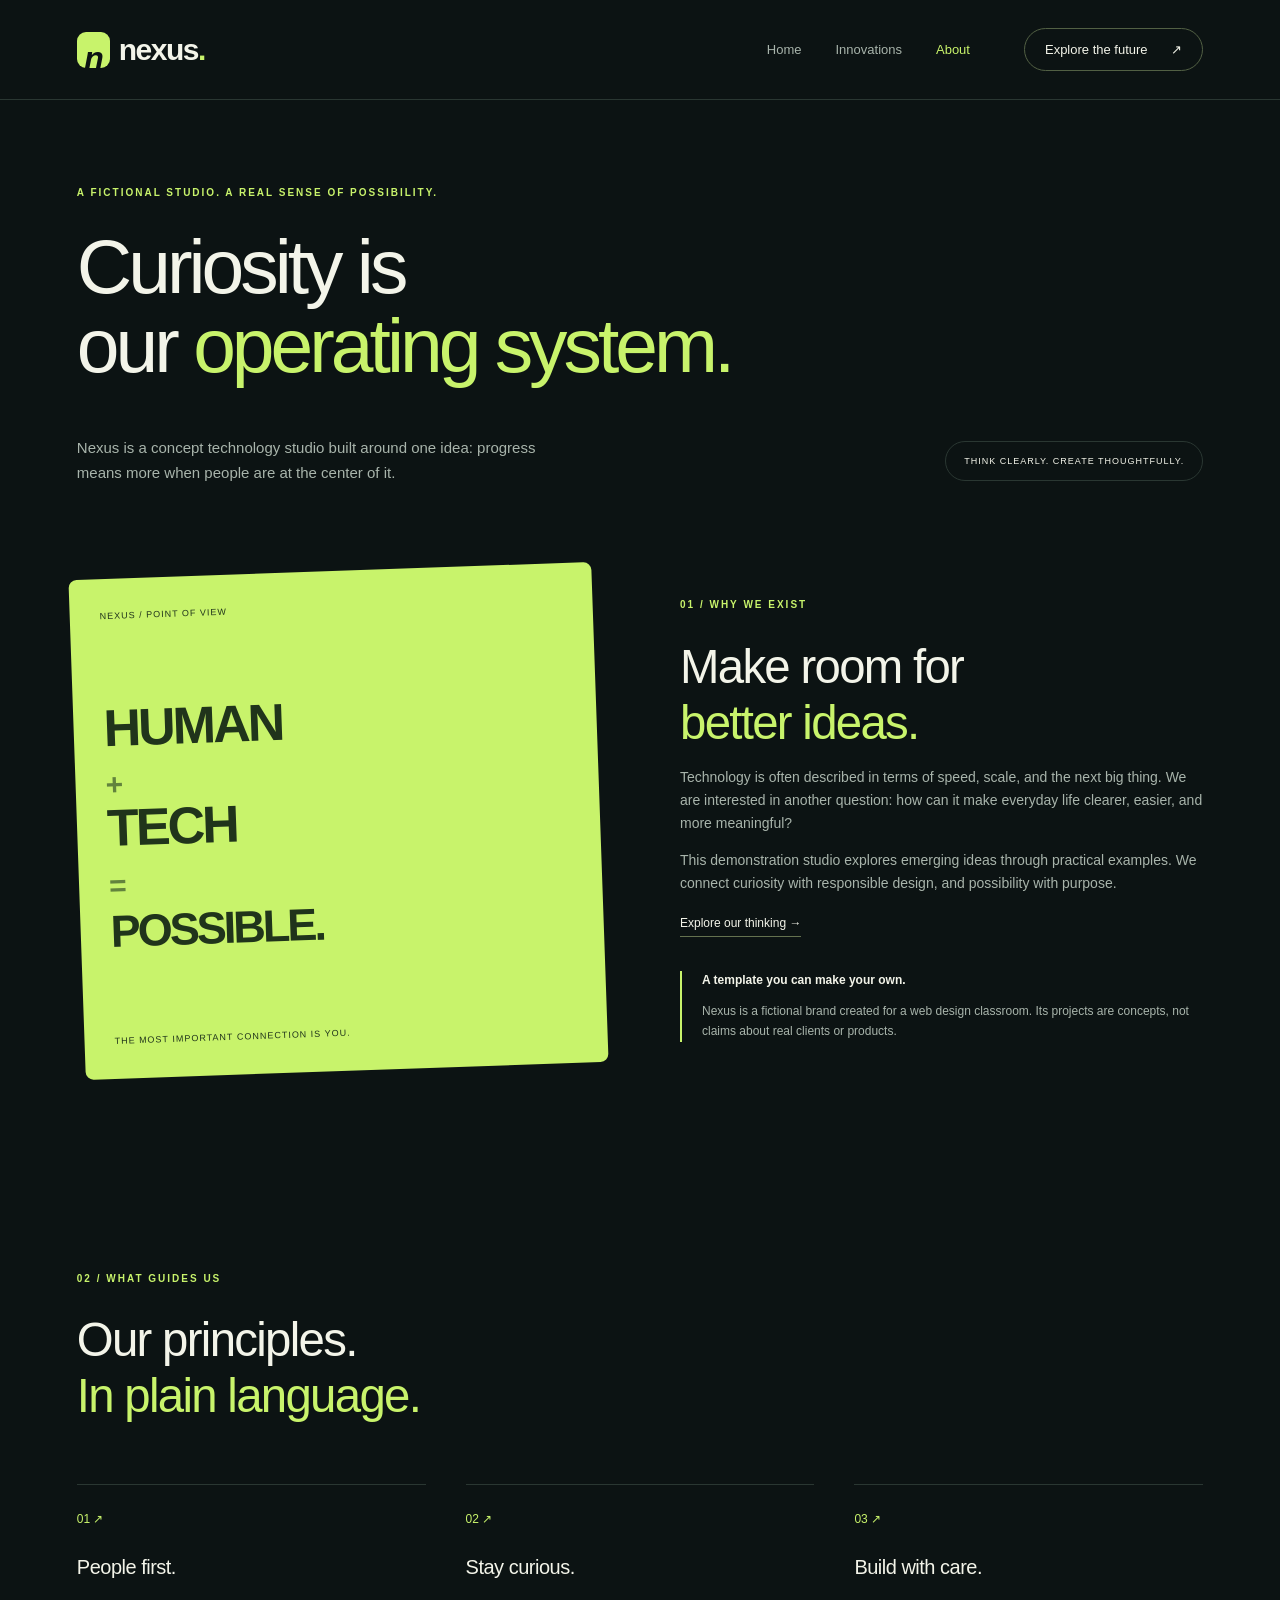
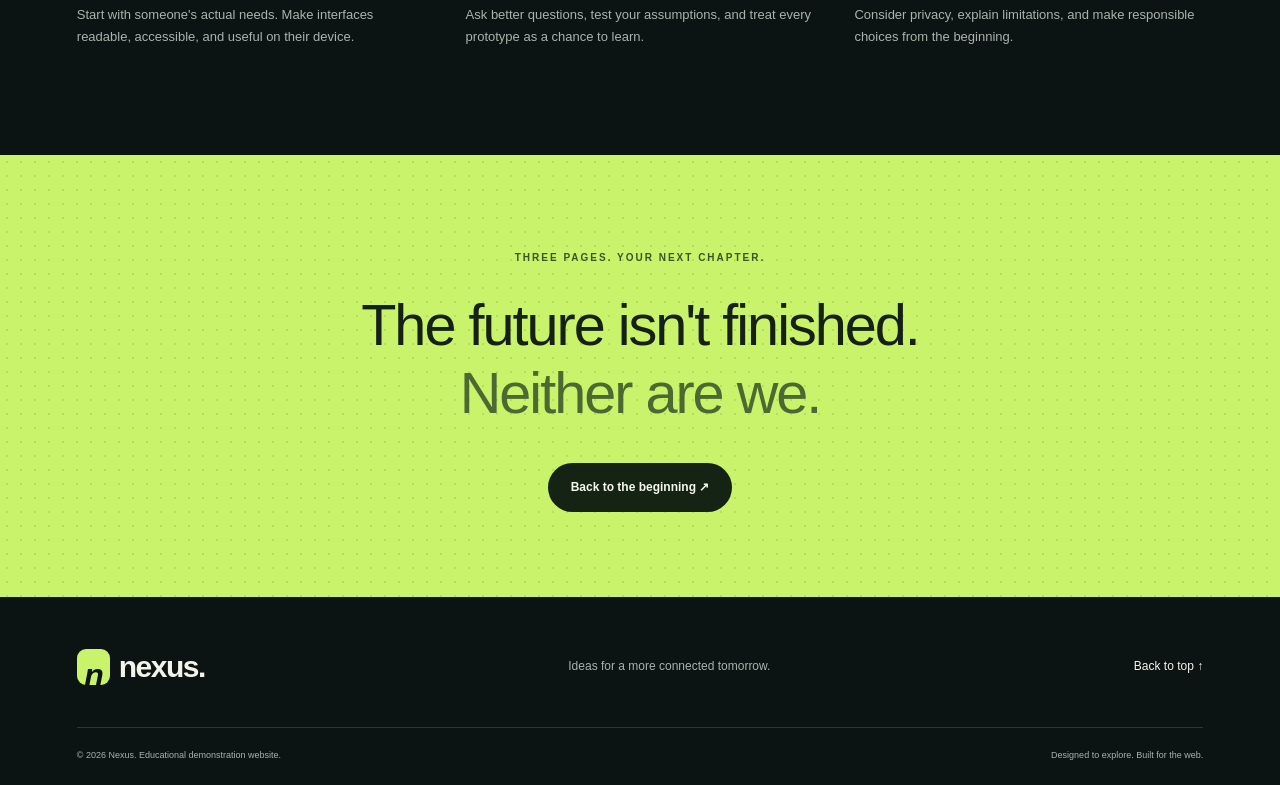
==== about.html @ 4e5c940a "Add files via upload" ====
<!doctype html><html lang="en" id="top"><head><meta charset="utf-8"><meta name="viewport" content="width=device-width,initial-scale=1"><meta name="description" content="Nexus is a fictional technology studio exploring thoughtful digital experiences, connected systems, and emerging technology."><meta name="theme-color" content="#0c1313"><title>About · Nexus</title><link rel="icon" href="assets/favicon.svg" type="image/svg+xml"><link rel="stylesheet" href="assets/style.css"></head><body><a class="skip" href="#main">Skip to content</a><header><a class="logo" href="index.html"><span class="mark">n</span> nexus<span class="dot">.</span></a><button class="menu" aria-expanded="false" aria-controls="navigation">Menu <span>☰</span></button><nav id="navigation" aria-label="Main navigation"><a href="index.html" >Home</a><a href="innovations.html" >Innovations</a><a href="about.html" aria-current="page">About</a><a class="nav-cta" href="innovations.html">Explore the future <span>↗</span></a></nav></header><main id="main"><section class="page-hero"><p class="eyebrow">A FICTIONAL STUDIO. A REAL SENSE OF POSSIBILITY.</p><h1>Curiosity is<br>our <em>operating system.</em></h1><div class="page-intro"><p>Nexus is a concept technology studio built around one idea: progress means more when people are at the center of it.</p><span class="pill">THINK CLEARLY. CREATE THOUGHTFULLY.</span></div></section><section class="about-story section"><div class="poster" role="img" aria-label="Typographic illustration: human plus technology equals possibility"><span>NEXUS / POINT OF VIEW</span><div>HUMAN<br><em>+</em><br>TECH<br><em>=</em><br><b>POSSIBLE.</b></div><small>THE MOST IMPORTANT CONNECTION IS YOU.</small></div><div><p class="eyebrow">01 / WHY WE EXIST</p><h2>Make room for<br><em>better ideas.</em></h2><p>Technology is often described in terms of speed, scale, and the next big thing. We are interested in another question: how can it make everyday life clearer, easier, and more meaningful?</p><p>This demonstration studio explores emerging ideas through practical examples. We connect curiosity with responsible design, and possibility with purpose.</p><a class="text-link" href="innovations.html">Explore our thinking →</a><div class="educational-note"><b>A template you can make your own.</b><p>Nexus is a fictional brand created for a web design classroom. Its projects are concepts, not claims about real clients or products.</p></div></div></section><section class="section"><div class="section-head"><div><p class="eyebrow">02 / WHAT GUIDES US</p><h2>Our principles.<br><em>In plain language.</em></h2></div></div><div class="principles"><article><span>01 ↗</span><h3>People first.</h3><p>Start with someone's actual needs. Make interfaces readable, accessible, and useful on their device.</p></article><article><span>02 ↗</span><h3>Stay curious.</h3><p>Ask better questions, test your assumptions, and treat every prototype as a chance to learn.</p></article><article><span>03 ↗</span><h3>Build with care.</h3><p>Consider privacy, explain limitations, and make responsible choices from the beginning.</p></article></div></section><section class="statement"><p class="eyebrow">THREE PAGES. YOUR NEXT CHAPTER.</p><h2>The future isn't finished.<br><em>Neither are we.</em></h2><a class="button light" href="index.html">Back to the beginning ↗</a></section></main><footer><div class="footer-top"><a class="logo" href="index.html"><span class="mark">n</span> nexus.</a><p>Ideas for a more connected tomorrow.</p><a href="#top">Back to top ↑</a></div><div class="footer-bottom"><span>© <span id="year">2026</span> Nexus. Educational demonstration website.</span><span>Designed to explore. Built for the web.</span></div></footer><script src="assets/main.js"></script></body></html>
---- assets/style.css ----
:root{--bg:#0c1313;--panel:#141e1d;--line:#2a3732;--lime:#c8f36b;--text:#f3f4e9;--muted:#a8b4ab}*{box-sizing:border-box}html{scroll-behavior:smooth;scroll-padding-top:105px}body{margin:0;background:var(--bg);color:var(--text);font:16px/1.65 Arial,Helvetica,sans-serif}a{color:inherit;text-decoration:none}button{font:inherit}header{max-width:1440px;margin:auto;height:100px;padding:0 6%;display:flex;align-items:center;justify-content:space-between;border-bottom:1px solid var(--line)}.logo{font-size:30px;font-weight:800;letter-spacing:-1.5px;display:inline-flex;align-items:center;gap:9px}.mark{display:grid;place-items:center;background:var(--lime);color:var(--bg);border-radius:9px;width:33px;height:36px;font-style:italic;font-size:32px}.dot{color:var(--lime);margin-left:-9px}nav{display:flex;align-items:center;gap:34px;font-size:13px}nav a:not(.nav-cta){color:var(--muted)}nav a[aria-current=page],nav a:hover{color:var(--lime)}.nav-cta{border:1px solid #526044;border-radius:30px;padding:10px 20px;margin-left:20px}.nav-cta span{margin-left:20px}.menu{display:none}main{overflow:hidden}.hero{max-width:1440px;margin:auto;min-height:690px;display:grid;grid-template-columns:1fr 1fr;align-items:center;padding:65px 6% 55px}.eyebrow{font-size:10px;letter-spacing:2px;font-weight:700;color:var(--lime);margin-bottom:25px}.live{display:inline-block;width:6px;height:6px;background:var(--lime);border-radius:50%;box-shadow:0 0 12px #c8f388;margin-right:8px;vertical-align:middle}h1{font-size:clamp(52px,6.2vw,90px);line-height:1.04;letter-spacing:-4px;margin:20px 0 25px;font-weight:500}em{font-style:normal;color:var(--lime)}.intro{color:var(--muted);max-width:380px;font-size:15px;line-height:1.8}.actions{display:flex;align-items:center;gap:28px;margin:32px 0}.button{display:inline-flex;justify-content:space-between;align-items:center;gap:35px;background:var(--lime);color:#142013;padding:15px 23px;border-radius:30px;font-size:12px;font-weight:700;transition:transform .2s,background .2s}.button:hover{transform:translateY(-3px);background:#defba0}.text-link{font-size:12px;border-bottom:1px solid #64724f;padding-bottom:6px}.hero-note{display:flex;align-items:center;gap:13px;margin-top:40px;font-size:11px;color:var(--muted);line-height:1.5}.mini-icon{font-size:29px;color:var(--lime)}.hero-note p{margin:0}.hero-note b{font-weight:400;color:var(--text)}.orbital{position:relative;aspect-ratio:1;isolation:isolate;background:radial-gradient(ellipse at center,#56723b33,transparent 65%);width:100%;max-width:600px}.orbital:before{content:'';position:absolute;inset:4%;background-image:linear-gradient(#95b06d10 1px,transparent 1px),linear-gradient(90deg,#95b06d10 1px,transparent 1px);background-size:45px 45px;mask-image:radial-gradient(circle,#000,transparent 70%)}.orbit{position:absolute;inset:17%;border:1px solid #b6e57b;border-radius:50%;transform:rotate(-28deg) scaleX(.52);box-shadow:0 0 25px #a3d86718,inset 0 0 30px #a3d86715}.o1{transform:rotate(-32deg) scaleX(.52) scaleY(1.3)}.o2{transform:rotate(35deg) scaleX(.52) scaleY(1.3);border-color:#72945c}.o3{transform:rotate(90deg) scaleX(.52) scaleY(1.3);border-color:#d7f59a}.core{position:absolute;inset:36%;display:grid;place-items:center;border-radius:50%;background:radial-gradient(circle at 30% 25%,#efffca,#afdc65 20%,#63873c 50%,#12291b 80%);box-shadow:0 0 70px #afea5d44,inset -10px -15px 25px #06150c;color:#1b3419;font-size:55px;font-weight:800}.core span{opacity:.5}.sat{position:absolute;left:22%;top:21%;height:12px;width:12px;background:var(--lime);border-radius:50%;box-shadow:0 0 20px #b4e661}.s2{left:79%;top:65%;width:7px;height:7px}.art-label{position:absolute;bottom:3%;left:5%;font-size:9px;letter-spacing:1px}.art-label small{color:var(--muted);font-size:8px}.art-coordinate{position:absolute;right:0;top:12%;font-size:8px;color:var(--muted);letter-spacing:1px}.ticker{display:flex;align-items:center;justify-content:center;gap:35px;border-top:1px solid var(--line);border-bottom:1px solid var(--line);padding:25px 4%;font-size:10px;letter-spacing:1.5px;flex-wrap:wrap}.ticker b{color:var(--lime);font-size:20px}.section{max-width:1440px;margin:auto;padding:95px 6%}.section-head{display:flex;justify-content:space-between;align-items:flex-end;margin-bottom:45px;gap:30px}.section-head>p{max-width:330px;font-size:13px;color:var(--muted)}h2{font-size:clamp(30px,3.7vw,49px);line-height:1.18;letter-spacing:-1.7px;font-weight:500;margin:15px 0}h3{font-size:20px;letter-spacing:-.5px;font-weight:500}.feature-grid{display:grid;grid-template-columns:repeat(3,1fr);gap:20px}.feature{background:linear-gradient(145deg,#1c2822,#121b19);border:1px solid var(--line);border-radius:12px;padding:25px;transition:transform .2s,border-color .2s}.feature:hover{transform:translateY(-5px);border-color:#92b657}.number{font-size:9px;letter-spacing:1.5px;color:var(--muted)}.feature h3{display:flex;justify-content:space-between;margin-bottom:10px}.feature h3 span{color:var(--lime)}.feature p{font-size:12px;color:var(--muted);margin:0;max-width:260px}.feature-art{height:160px;position:relative;display:flex;align-items:center;justify-content:center}.nodes{gap:10px}.nodes i{width:27px;height:27px;border:1px solid #d2ef9b;transform:rotate(45deg);background:#c8f36b16;box-shadow:0 0 20px #c8f36b11}.nodes i:nth-child(even){margin-top:45px;background:#c8f36b55}.waves i{position:absolute;border:1px solid #c8f36b;border-radius:50%;width:100px;height:55px;transform:rotate(-25deg)}.waves i:nth-child(2){width:140px;height:80px;opacity:.5}.waves i:nth-child(3){width:180px;height:105px;opacity:.2}.tiles i{width:65px;height:75px;border:1px solid #a2c56d;border-radius:7px;transform:rotate(-15deg);background:#5a76303b;position:absolute}.tiles i:nth-child(2){transform:translateX(24px) rotate(0)}.tiles i:nth-child(3){transform:translateX(47px) rotate(15deg)}.statement{background:var(--lime);color:#162116;text-align:center;padding:85px 6%;background-image:radial-gradient(#273e1920 1px,transparent 1px);background-size:14px 14px}.statement .eyebrow{color:#3b5527}.statement h2{font-size:clamp(35px,4.5vw,60px);letter-spacing:-2px;margin:25px 0 35px}.statement em{color:#4b6a32}.light{background:#152315;color:#f4f8ea}.light:hover{background:#2e4425}footer{max-width:1440px;margin:auto;padding:45px 6% 22px}.footer-top,.footer-bottom{display:flex;justify-content:space-between;align-items:center;gap:20px}.footer-top p{color:var(--muted);font-size:12px}.footer-top>a:last-child{font-size:12px}.footer-bottom{border-top:1px solid var(--line);padding-top:20px;margin-top:35px;font-size:9px;color:var(--muted)}.page-hero{max-width:1440px;margin:auto;padding:75px 6% 60px}.page-hero h1{font-size:clamp(48px,6vw,80px)}.page-intro{display:flex;justify-content:space-between;align-items:center;gap:35px;margin-top:35px}.page-intro p{max-width:490px;color:var(--muted);font-size:15px}.pill{font-size:9px;letter-spacing:1px;white-space:nowrap;border:1px solid var(--line);padding:12px 18px;border-radius:25px}.innovation-section{padding-top:15px}.filters{display:flex;gap:10px;padding-bottom:32px;border-bottom:1px solid var(--line);flex-wrap:wrap}.filters button{background:transparent;border:1px solid var(--line);color:var(--muted);border-radius:25px;font-size:12px;padding:10px 20px;cursor:pointer}.filters button.active{background:var(--lime);color:var(--bg);border-color:var(--lime)}.filters span{font-size:9px;margin-left:15px}.innovation{display:grid;grid-template-columns:1fr 1fr;gap:65px;padding:55px 0;border-bottom:1px solid var(--line);align-items:center}.innovation[hidden]{display:none}.innovation-visual{height:345px;background:#19261d;border:1px solid var(--line);border-radius:12px;position:relative;display:grid;place-items:center;overflow:hidden}.visual-index,.visual-caption{position:absolute;left:24px;top:20px;font-size:9px;letter-spacing:2px;color:#b6c8a0}.visual-caption{top:auto;bottom:20px;font-size:8px}.brain-grid{display:grid;grid-template-columns:repeat(5,23px);gap:11px;transform:rotate(-12deg)}.brain-grid i{height:23px;border-radius:5px;background:#c8f36b22;border:1px solid #c8f36b55}.brain-grid i:nth-child(3n){background:var(--lime);box-shadow:0 0 20px #c8f36b33}.brain-grid i:nth-child(4n){background:#7ba448}.innovation-copy>p:not(.eyebrow){font-size:14px;color:var(--muted)}.tags{display:flex;gap:7px;flex-wrap:wrap;padding:0;list-style:none;margin:25px 0}.tags li{font-size:9px;border:1px solid var(--line);padding:5px 9px;border-radius:5px}.innovation details{border-top:1px solid var(--line);font-size:12px;padding:17px 0}.innovation summary{cursor:pointer;color:var(--lime)}.innovation summary span{float:right}.innovation details p{color:var(--muted)}.signal{position:relative;width:220px;height:200px;display:grid;place-items:center}.signal i{position:absolute;width:80px;height:80px;border:1px solid var(--lime);border-radius:50%;transform:rotateX(40deg)}.signal i:nth-child(2){width:140px;height:140px;opacity:.5}.signal i:nth-child(3){width:200px;height:200px;opacity:.2}.signal b{width:20px;height:20px;border-radius:50%;background:var(--lime);box-shadow:0 0 45px #c8f388}.interface-art{background:#d1edaa;border-radius:10px;padding:18px;width:210px;height:175px;transform:rotate(-9deg);box-shadow:17px 20px 0 #4c633b}.interface-art div{width:27px;height:27px;background:#577b35;border-radius:50%;margin-bottom:20px}.interface-art span{display:block;height:7px;width:75%;background:#527436;margin-top:9px}.interface-art span+span{width:50%;opacity:.4}.interface-art b{font-size:10px;color:#324b20;display:block;margin-top:15px}.cta-strip{border-top:1px solid var(--line);padding:45px 6%;max-width:1440px;margin:auto;display:flex;justify-content:space-between;align-items:center;gap:25px}.cta-strip h2{font-size:32px}.about-story{display:grid;grid-template-columns:1fr 1fr;gap:80px;padding-top:10px;align-items:center}.about-story>div>p:not(.eyebrow){font-size:14px;color:var(--muted)}.poster{min-height:500px;background:#c8f36b;color:#20341b;padding:30px;display:flex;flex-direction:column;justify-content:space-between;border-radius:8px;transform:rotate(-2deg)}.poster>span,.poster small{font-size:9px;letter-spacing:1px}.poster>div{font-size:52px;line-height:.95;letter-spacing:-3px;font-weight:800;padding:20px 0}.poster em{font-size:30px;color:#62833d;line-height:1.3}.poster b{font-size:45px}.educational-note{border-left:2px solid var(--lime);padding:0 0 0 20px;margin-top:35px;font-size:12px}.educational-note p{color:var(--muted)}.principles{display:grid;grid-template-columns:repeat(3,1fr);gap:40px}.principles article{border-top:1px solid var(--line);padding-top:20px}.principles span{font-size:12px;color:var(--lime)}.principles p{color:var(--muted);font-size:13px}.skip,.sr-only{position:absolute;width:1px;height:1px;overflow:hidden;clip-path:inset(50%)}.skip:focus{width:auto;height:auto;clip-path:none;background:var(--lime);color:#142013;z-index:10;padding:12px}a:focus-visible,button:focus-visible,summary:focus-visible{outline:2px solid var(--lime);outline-offset:5px}@media(min-width:1000px){.orbital{animation:float 9s ease-in-out infinite}@keyframes float{50%{transform:translateY(-12px)}}}@media(max-width:900px){header{height:80px}.nav-cta{display:none}.hero{min-height:auto;padding-top:50px;gap:20px}.hero h1{font-size:65px}.orbital{min-width:300px}.actions{gap:15px;flex-wrap:wrap}.feature{padding:20px}.feature h3{font-size:17px}.feature-art{height:130px}.innovation{gap:30px}.about-story{gap:35px}.page-intro{align-items:flex-start;flex-direction:column;gap:10px}.section{padding-top:65px;padding-bottom:65px}.poster{min-height:450px}.poster>div{font-size:43px}.poster b{font-size:36px}.principles{gap:20px}}@media(max-width:620px){header{position:relative;flex-wrap:wrap;z-index:5}.menu{display:flex;gap:25px;background:transparent;border:1px solid var(--line);color:var(--text);border-radius:20px;padding:7px 15px;font-size:12px}nav{display:none;position:absolute;left:0;right:0;top:79px;background:var(--panel);padding:25px 6%;border-bottom:1px solid var(--line);gap:25px}nav.open{display:flex}.hero{grid-template-columns:1fr;padding-bottom:25px}.hero h1{font-size:68px;letter-spacing:-3px}.hero .eyebrow{font-size:8px}.hero-copy{position:relative;z-index:1}.orbital{max-width:370px;min-width:0;justify-self:center;margin-top:0}.hero-note{margin-top:25px}.ticker{gap:13px;font-size:8px;padding:18px 5%}.ticker span:last-child,.ticker b:last-of-type{display:none}.ticker b{font-size:15px}.section-head{display:block}.section-head>p{margin-top:25px}.feature-grid,.principles,.innovation,.about-story{grid-template-columns:1fr}.feature{padding:25px}.feature-art{height:150px}.feature h3{font-size:21px}.feature p{max-width:none}.section{padding:55px 6%}.page-hero{padding-top:50px;padding-bottom:35px}.page-hero h1{letter-spacing:-2.5px}.innovation{gap:25px;padding:35px 0}.innovation-visual{height:300px}.innovation h2{font-size:36px}.cta-strip{align-items:flex-start;flex-direction:column}.about-story{gap:45px}.poster{max-width:400px;width:96%;margin:auto;min-height:480px}.poster>div{font-size:53px}.poster b{font-size:44px}.principles{gap:25px}.footer-top{align-items:flex-start;flex-wrap:wrap}.footer-top p{width:100%;order:3}.footer-bottom{align-items:flex-start;flex-direction:column;gap:8px}.statement{padding:65px 6%}.statement h2{letter-spacing:-1px}.pill{font-size:8px;white-space:normal}}
@media(prefers-reduced-motion:reduce){html{scroll-behavior:auto}*,*:before,*:after{animation:none!important;transition:none!important}}
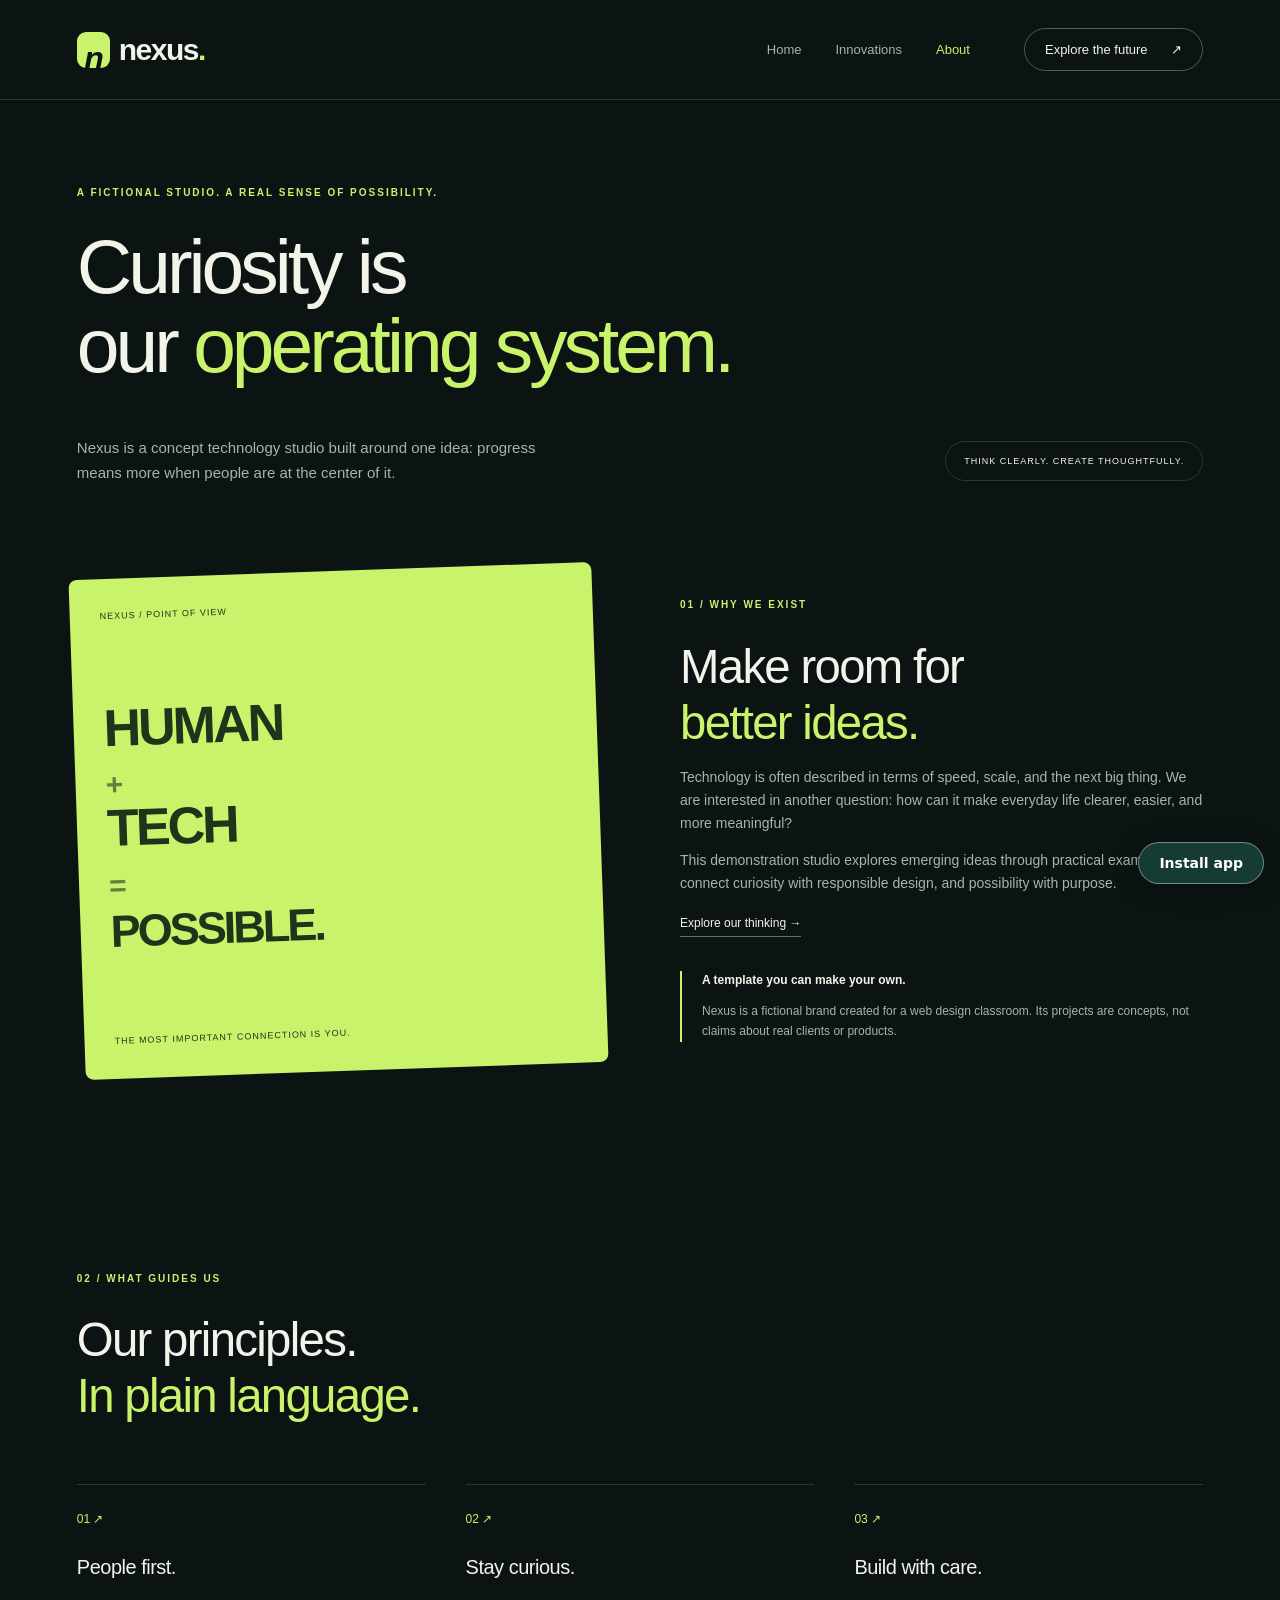
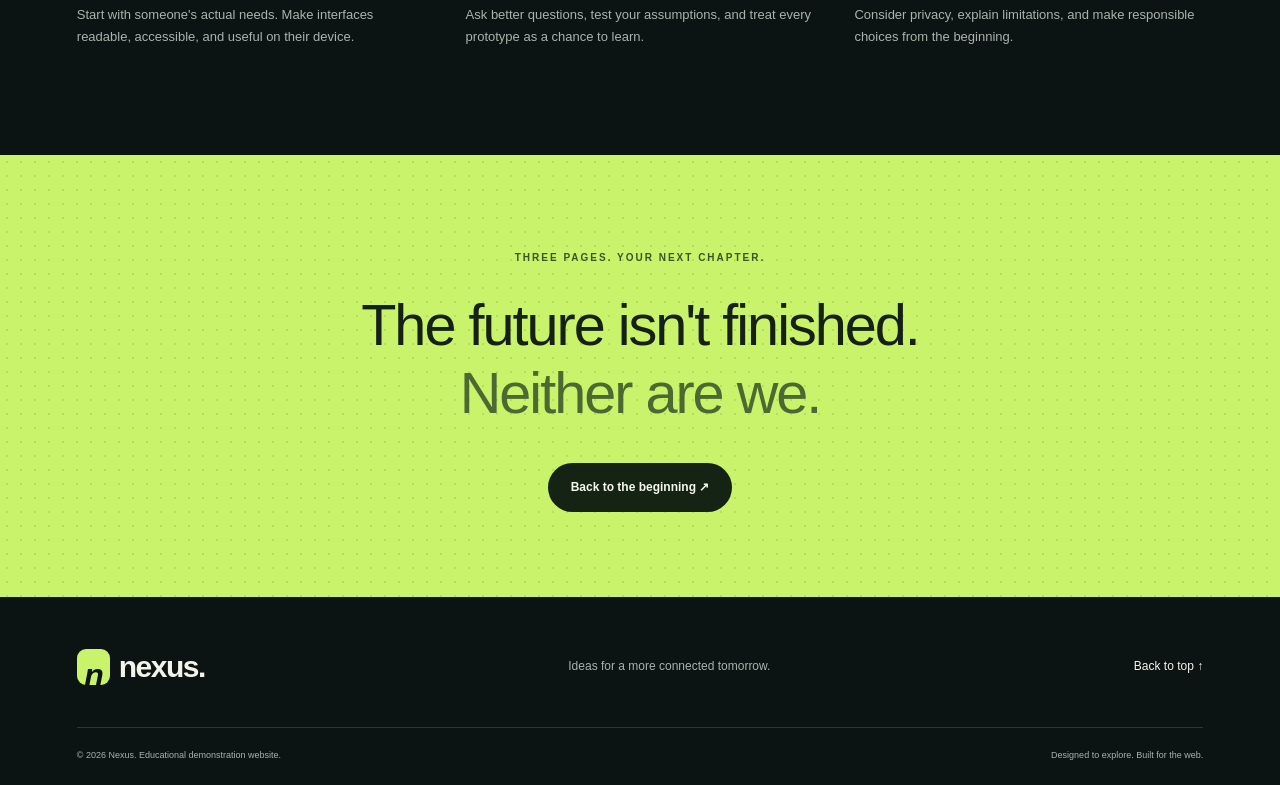
==== commit 61c99adf: "Add files via upload" ====
--- a/about.html
+++ b/about.html
@@ -1 +1,16 @@
-<!doctype html><html lang="en" id="top"><head><meta charset="utf-8"><meta name="viewport" content="width=device-width,initial-scale=1"><meta name="description" content="Nexus is a fictional technology studio exploring thoughtful digital experiences, connected systems, and emerging technology."><meta name="theme-color" content="#0c1313"><title>About · Nexus</title><link rel="icon" href="assets/favicon.svg" type="image/svg+xml"><link rel="stylesheet" href="assets/style.css"></head><body><a class="skip" href="#main">Skip to content</a><header><a class="logo" href="index.html"><span class="mark">n</span> nexus<span class="dot">.</span></a><button class="menu" aria-expanded="false" aria-controls="navigation">Menu <span>☰</span></button><nav id="navigation" aria-label="Main navigation"><a href="index.html" >Home</a><a href="innovations.html" >Innovations</a><a href="about.html" aria-current="page">About</a><a class="nav-cta" href="innovations.html">Explore the future <span>↗</span></a></nav></header><main id="main"><section class="page-hero"><p class="eyebrow">A FICTIONAL STUDIO. A REAL SENSE OF POSSIBILITY.</p><h1>Curiosity is<br>our <em>operating system.</em></h1><div class="page-intro"><p>Nexus is a concept technology studio built around one idea: progress means more when people are at the center of it.</p><span class="pill">THINK CLEARLY. CREATE THOUGHTFULLY.</span></div></section><section class="about-story section"><div class="poster" role="img" aria-label="Typographic illustration: human plus technology equals possibility"><span>NEXUS / POINT OF VIEW</span><div>HUMAN<br><em>+</em><br>TECH<br><em>=</em><br><b>POSSIBLE.</b></div><small>THE MOST IMPORTANT CONNECTION IS YOU.</small></div><div><p class="eyebrow">01 / WHY WE EXIST</p><h2>Make room for<br><em>better ideas.</em></h2><p>Technology is often described in terms of speed, scale, and the next big thing. We are interested in another question: how can it make everyday life clearer, easier, and more meaningful?</p><p>This demonstration studio explores emerging ideas through practical examples. We connect curiosity with responsible design, and possibility with purpose.</p><a class="text-link" href="innovations.html">Explore our thinking →</a><div class="educational-note"><b>A template you can make your own.</b><p>Nexus is a fictional brand created for a web design classroom. Its projects are concepts, not claims about real clients or products.</p></div></div></section><section class="section"><div class="section-head"><div><p class="eyebrow">02 / WHAT GUIDES US</p><h2>Our principles.<br><em>In plain language.</em></h2></div></div><div class="principles"><article><span>01 ↗</span><h3>People first.</h3><p>Start with someone's actual needs. Make interfaces readable, accessible, and useful on their device.</p></article><article><span>02 ↗</span><h3>Stay curious.</h3><p>Ask better questions, test your assumptions, and treat every prototype as a chance to learn.</p></article><article><span>03 ↗</span><h3>Build with care.</h3><p>Consider privacy, explain limitations, and make responsible choices from the beginning.</p></article></div></section><section class="statement"><p class="eyebrow">THREE PAGES. YOUR NEXT CHAPTER.</p><h2>The future isn't finished.<br><em>Neither are we.</em></h2><a class="button light" href="index.html">Back to the beginning ↗</a></section></main><footer><div class="footer-top"><a class="logo" href="index.html"><span class="mark">n</span> nexus.</a><p>Ideas for a more connected tomorrow.</p><a href="#top">Back to top ↑</a></div><div class="footer-bottom"><span>© <span id="year">2026</span> Nexus. Educational demonstration website.</span><span>Designed to explore. Built for the web.</span></div></footer><script src="assets/main.js"></script></body></html>+<!DOCTYPE html>
+<html lang="en" id="top"><head><meta charset="utf-8"><meta name="description" content="Nexus is a fictional technology studio exploring thoughtful digital experiences, connected systems, and emerging technology."><title>About · Nexus</title><link rel="icon" href="assets/favicon.svg" type="image/svg+xml"><link rel="stylesheet" href="assets/style.css">
+
+<!-- PWA ACADEMY: App settings inserted automatically. The manifest supplies the app name, icon, start page and standalone display. -->
+<meta name="viewport" content="width=device-width, initial-scale=1" data-pwa-academy="v2">
+<meta name="theme-color" content="#176f61" data-pwa-academy="v2">
+<link rel="manifest" href="academy-app.webmanifest" data-pwa-academy="v2">
+<link rel="apple-touch-icon" href="academy-icons/apple-touch-icon.png" data-pwa-academy="v2">
+<link rel="stylesheet" href="academy-mobile.css" data-pwa-academy="v2">
+<!-- PWA ACADEMY: End app settings. Original website content and scripts are retained. -->
+</head><body><a class="skip" href="#main">Skip to content</a><header><a class="logo" href="index.html"><span class="mark">n</span> nexus<span class="dot">.</span></a><button class="menu" aria-expanded="false" aria-controls="navigation">Menu <span>☰</span></button><nav id="navigation" aria-label="Main navigation"><a href="index.html">Home</a><a href="innovations.html">Innovations</a><a href="about.html" aria-current="page">About</a><a class="nav-cta" href="innovations.html">Explore the future <span>↗</span></a></nav></header><main id="main"><section class="page-hero"><p class="eyebrow">A FICTIONAL STUDIO. A REAL SENSE OF POSSIBILITY.</p><h1>Curiosity is<br>our <em>operating system.</em></h1><div class="page-intro"><p>Nexus is a concept technology studio built around one idea: progress means more when people are at the center of it.</p><span class="pill">THINK CLEARLY. CREATE THOUGHTFULLY.</span></div></section><section class="about-story section"><div class="poster" role="img" aria-label="Typographic illustration: human plus technology equals possibility"><span>NEXUS / POINT OF VIEW</span><div>HUMAN<br><em>+</em><br>TECH<br><em>=</em><br><b>POSSIBLE.</b></div><small>THE MOST IMPORTANT CONNECTION IS YOU.</small></div><div><p class="eyebrow">01 / WHY WE EXIST</p><h2>Make room for<br><em>better ideas.</em></h2><p>Technology is often described in terms of speed, scale, and the next big thing. We are interested in another question: how can it make everyday life clearer, easier, and more meaningful?</p><p>This demonstration studio explores emerging ideas through practical examples. We connect curiosity with responsible design, and possibility with purpose.</p><a class="text-link" href="innovations.html">Explore our thinking →</a><div class="educational-note"><b>A template you can make your own.</b><p>Nexus is a fictional brand created for a web design classroom. Its projects are concepts, not claims about real clients or products.</p></div></div></section><section class="section"><div class="section-head"><div><p class="eyebrow">02 / WHAT GUIDES US</p><h2>Our principles.<br><em>In plain language.</em></h2></div></div><div class="principles"><article><span>01 ↗</span><h3>People first.</h3><p>Start with someone's actual needs. Make interfaces readable, accessible, and useful on their device.</p></article><article><span>02 ↗</span><h3>Stay curious.</h3><p>Ask better questions, test your assumptions, and treat every prototype as a chance to learn.</p></article><article><span>03 ↗</span><h3>Build with care.</h3><p>Consider privacy, explain limitations, and make responsible choices from the beginning.</p></article></div></section><section class="statement"><p class="eyebrow">THREE PAGES. YOUR NEXT CHAPTER.</p><h2>The future isn't finished.<br><em>Neither are we.</em></h2><a class="button light" href="index.html">Back to the beginning ↗</a></section></main><footer><div class="footer-top"><a class="logo" href="index.html"><span class="mark">n</span> nexus.</a><p>Ideas for a more connected tomorrow.</p><a href="#top">Back to top ↑</a></div><div class="footer-bottom"><span>© <span id="year">2026</span> Nexus. Educational demonstration website.</span><span>Designed to explore. Built for the web.</span></div></footer><script src="assets/main.js"></script>
+
+<!-- PWA ACADEMY: Registers offline support and adds the Install app control. Test on HTTPS after publishing; opening this HTML as a local file will not install the app. -->
+<script src="academy-install.js" defer="" data-pwa-academy="v2"></script>
+<!-- PWA ACADEMY: End app integration. -->
+</body></html>
--- a/academy-mobile.css
+++ b/academy-mobile.css
@@ -0,0 +1,4 @@
+/* PWA ACADEMY: minimal mobile enhancements; original layout is retained. */
+img,video,canvas{max-width:100%;height:auto}pre{max-width:100%;overflow-x:auto}input,select,textarea,button{font:inherit}
+#pwa-academy-install{position:fixed;right:max(16px,env(safe-area-inset-right));bottom:max(16px,env(safe-area-inset-bottom));z-index:2147483000;border:1px solid #ffffff66;border-radius:99px;background:#163b32;color:white;padding:12px 20px;box-shadow:0 4px 24px #0004;cursor:pointer;font:600 14px system-ui}
+.pwa-academy-dialog{max-width:420px;width:calc(100% - 40px);border:0;border-radius:16px;padding:28px;background:#fff;color:#163b32;font:16px/1.6 system-ui}.pwa-academy-dialog::backdrop{background:#0008}.pwa-academy-dialog button{background:#163b32;color:#fff;padding:10px 18px;border:0;border-radius:7px;cursor:pointer}
